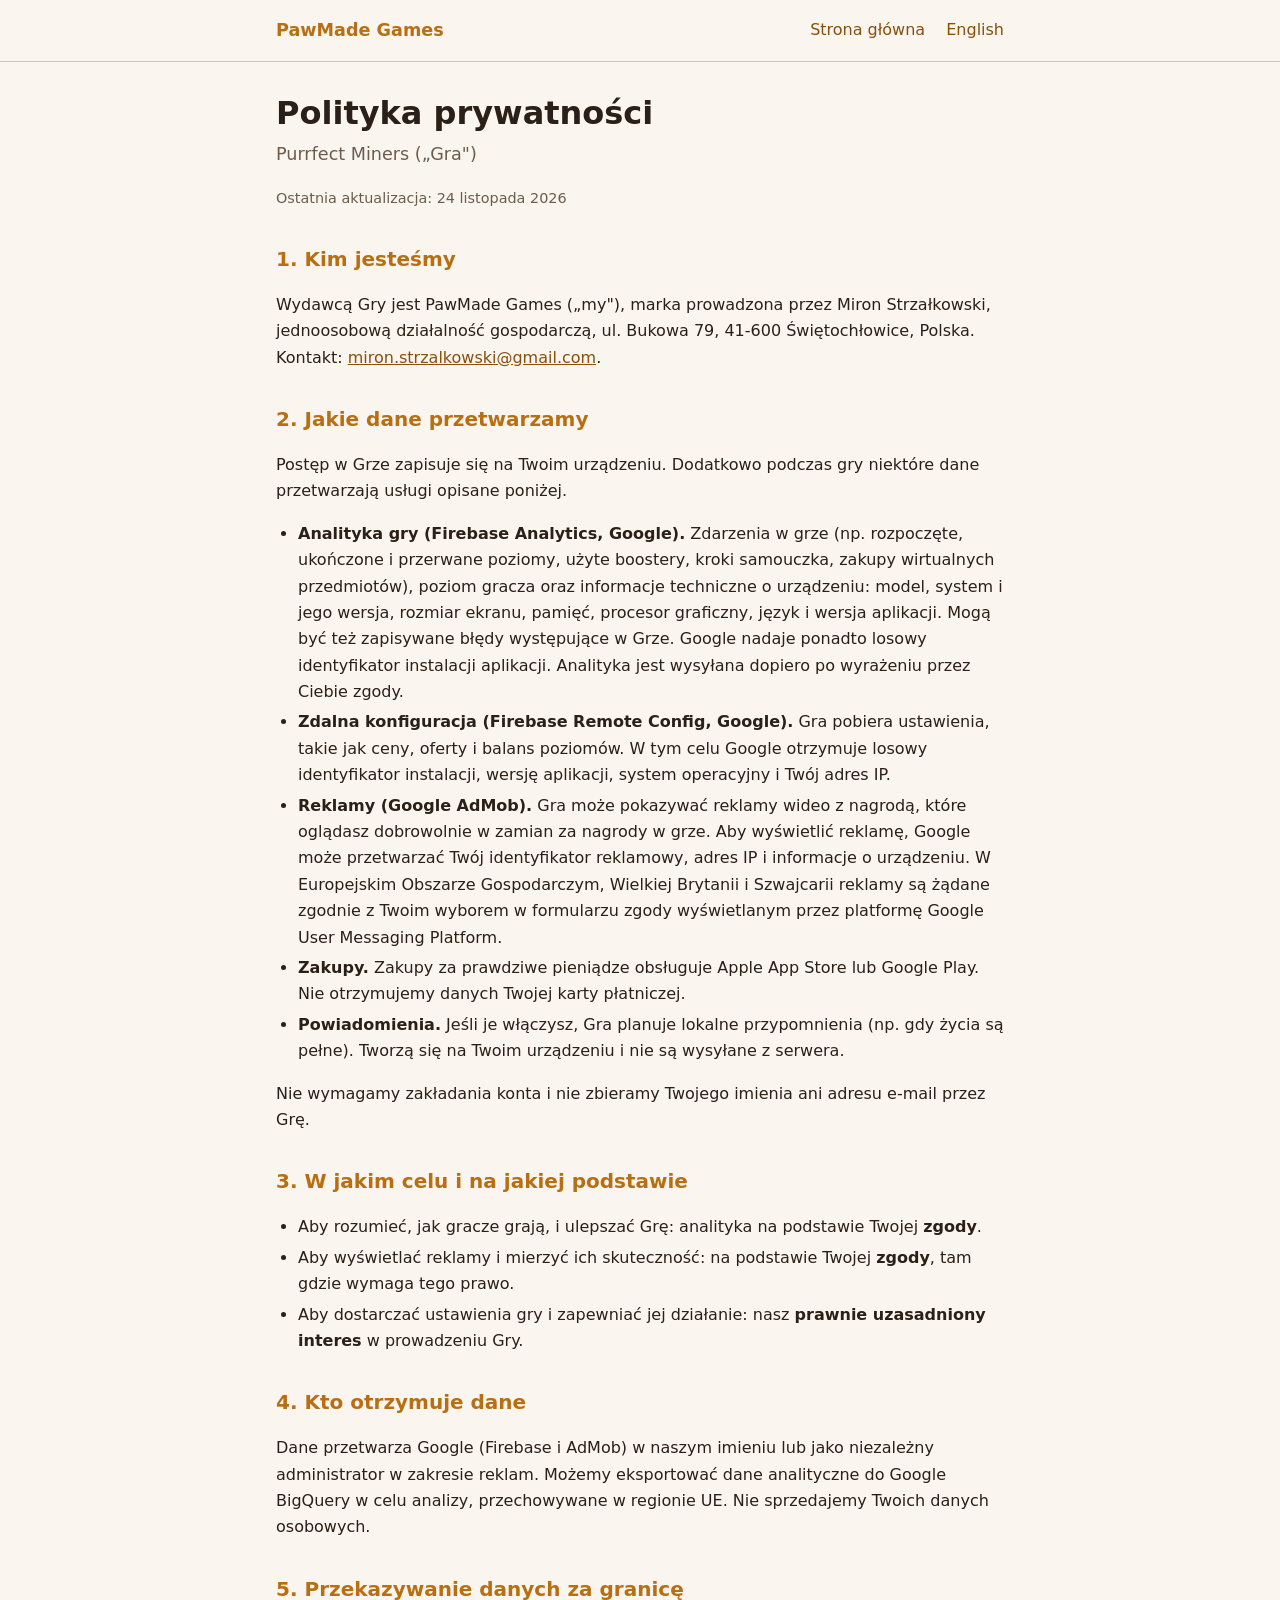
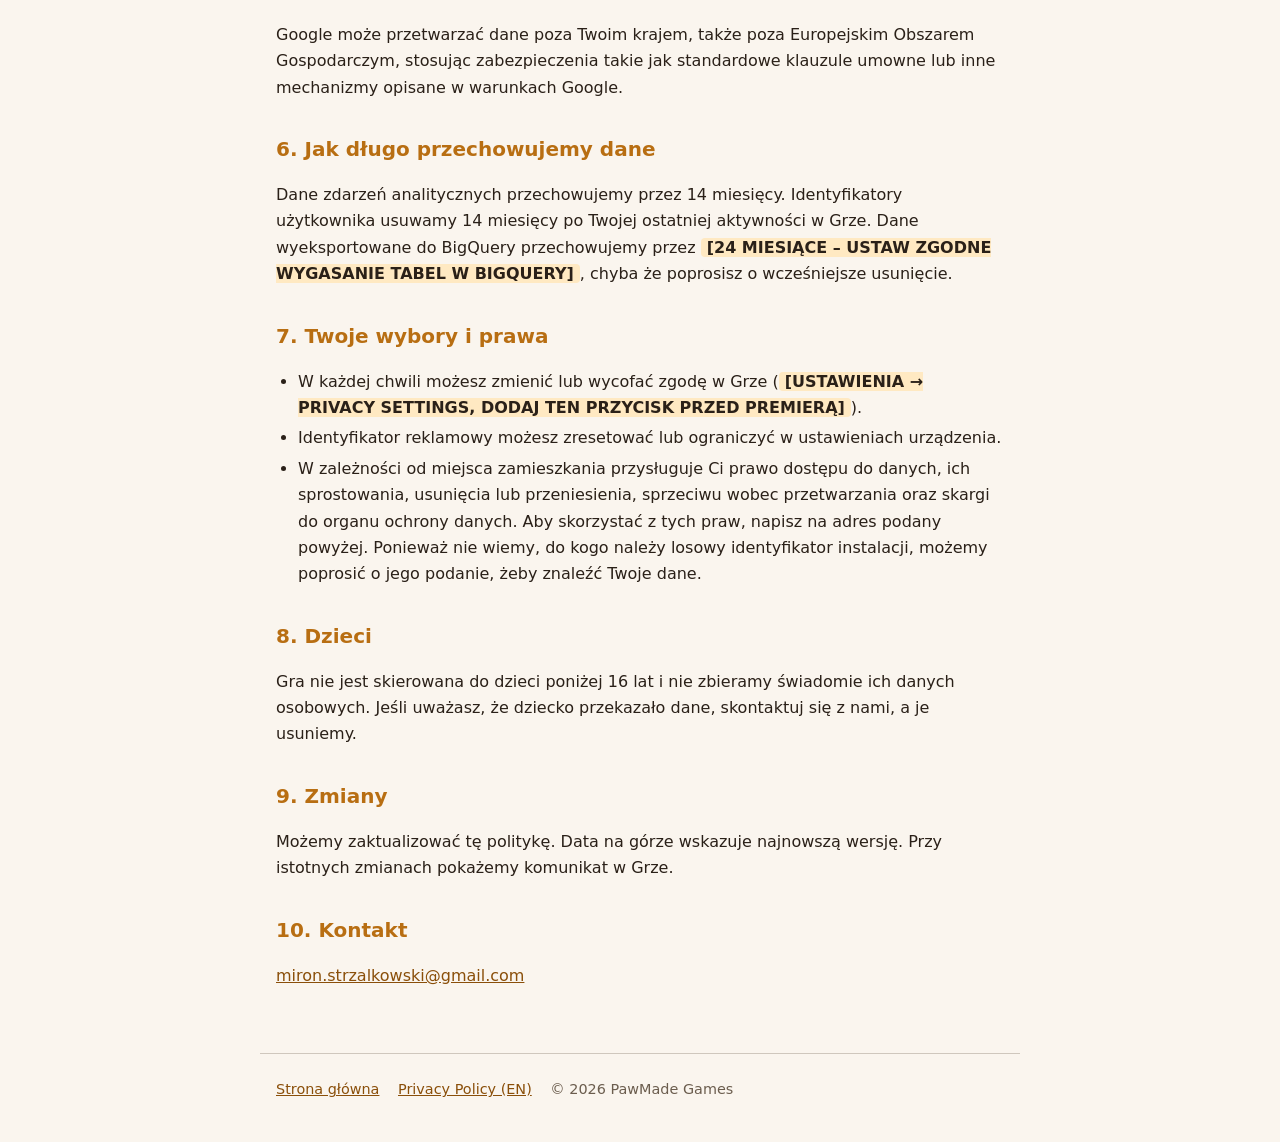
==== privacy-pl.html @ 1b97dac6 "Initial commit" ====
<!doctype html>
<html lang="pl">
<head>
  <meta charset="utf-8">
  <meta name="viewport" content="width=device-width, initial-scale=1">
  <title>Polityka prywatności – Purrfect Miners | PawMade Games</title>
  <meta name="description" content="Jak Purrfect Miners i PawMade Games przetwarzają Twoje dane.">
  <link rel="stylesheet" href="assets/style.css">
</head>
<body>
  <header>
    <div class="bar">
      <a class="brand" href="index.html">PawMade Games</a>
      <nav>
        <a href="index.html">Strona główna</a>
        <a href="privacy.html">English</a>
      </nav>
    </div>
  </header>

  <main>
    <h1>Polityka prywatności</h1>
    <p class="lead">Purrfect Miners („Gra")</p>
    <p class="meta">Ostatnia aktualizacja: 24 listopada 2026</p>

    <h2>1. Kim jesteśmy</h2>
    <p>Wydawcą Gry jest PawMade Games („my"), marka prowadzona przez Miron Strzałkowski, jednoosobową działalność gospodarczą, ul. Bukowa 79, 41-600 Świętochłowice, Polska. Kontakt: <a href="mailto:miron.strzalkowski@gmail.com">miron.strzalkowski@gmail.com</a>.</p>

    <h2>2. Jakie dane przetwarzamy</h2>
    <p>Postęp w Grze zapisuje się na Twoim urządzeniu. Dodatkowo podczas gry niektóre dane przetwarzają usługi opisane poniżej.</p>
    <ul>
      <li><strong>Analityka gry (Firebase Analytics, Google).</strong> Zdarzenia w grze (np. rozpoczęte, ukończone i przerwane poziomy, użyte boostery, kroki samouczka, zakupy wirtualnych przedmiotów), poziom gracza oraz informacje techniczne o urządzeniu: model, system i jego wersja, rozmiar ekranu, pamięć, procesor graficzny, język i wersja aplikacji. Mogą być też zapisywane błędy występujące w Grze. Google nadaje ponadto losowy identyfikator instalacji aplikacji. Analityka jest wysyłana dopiero po wyrażeniu przez Ciebie zgody.</li>
      <li><strong>Zdalna konfiguracja (Firebase Remote Config, Google).</strong> Gra pobiera ustawienia, takie jak ceny, oferty i balans poziomów. W tym celu Google otrzymuje losowy identyfikator instalacji, wersję aplikacji, system operacyjny i Twój adres IP.</li>
      <li><strong>Reklamy (Google AdMob).</strong> Gra może pokazywać reklamy wideo z nagrodą, które oglądasz dobrowolnie w zamian za nagrody w grze. Aby wyświetlić reklamę, Google może przetwarzać Twój identyfikator reklamowy, adres IP i informacje o urządzeniu. W Europejskim Obszarze Gospodarczym, Wielkiej Brytanii i Szwajcarii reklamy są żądane zgodnie z Twoim wyborem w formularzu zgody wyświetlanym przez platformę Google User Messaging Platform.</li>
      <li><strong>Zakupy.</strong> Zakupy za prawdziwe pieniądze obsługuje Apple App Store lub Google Play. Nie otrzymujemy danych Twojej karty płatniczej.</li>
      <li><strong>Powiadomienia.</strong> Jeśli je włączysz, Gra planuje lokalne przypomnienia (np. gdy życia są pełne). Tworzą się na Twoim urządzeniu i nie są wysyłane z serwera.</li>
    </ul>
    <p>Nie wymagamy zakładania konta i nie zbieramy Twojego imienia ani adresu e-mail przez Grę.</p>

    <h2>3. W jakim celu i na jakiej podstawie</h2>
    <ul>
      <li>Aby rozumieć, jak gracze grają, i ulepszać Grę: analityka na podstawie Twojej <strong>zgody</strong>.</li>
      <li>Aby wyświetlać reklamy i mierzyć ich skuteczność: na podstawie Twojej <strong>zgody</strong>, tam gdzie wymaga tego prawo.</li>
      <li>Aby dostarczać ustawienia gry i zapewniać jej działanie: nasz <strong>prawnie uzasadniony interes</strong> w prowadzeniu Gry.</li>
    </ul>

    <h2>4. Kto otrzymuje dane</h2>
    <p>Dane przetwarza Google (Firebase i AdMob) w naszym imieniu lub jako niezależny administrator w zakresie reklam. Możemy eksportować dane analityczne do Google BigQuery w celu analizy, przechowywane w regionie UE. Nie sprzedajemy Twoich danych osobowych.</p>

    <h2>5. Przekazywanie danych za granicę</h2>
    <p>Google może przetwarzać dane poza Twoim krajem, także poza Europejskim Obszarem Gospodarczym, stosując zabezpieczenia takie jak standardowe klauzule umowne lub inne mechanizmy opisane w warunkach Google.</p>

    <h2>6. Jak długo przechowujemy dane</h2>
    <p>Dane zdarzeń analitycznych przechowujemy przez 14 miesięcy. Identyfikatory użytkownika usuwamy 14 miesięcy po Twojej ostatniej aktywności w Grze. Dane wyeksportowane do BigQuery przechowujemy przez <span class="todo">[24 MIESIĄCE – USTAW ZGODNE WYGASANIE TABEL W BIGQUERY]</span>, chyba że poprosisz o wcześniejsze usunięcie.</p>

    <h2>7. Twoje wybory i prawa</h2>
    <ul>
      <li>W każdej chwili możesz zmienić lub wycofać zgodę w Grze (<span class="todo">[USTAWIENIA → PRIVACY SETTINGS, DODAJ TEN PRZYCISK PRZED PREMIERĄ]</span>).</li>
      <li>Identyfikator reklamowy możesz zresetować lub ograniczyć w ustawieniach urządzenia.</li>
      <li>W zależności od miejsca zamieszkania przysługuje Ci prawo dostępu do danych, ich sprostowania, usunięcia lub przeniesienia, sprzeciwu wobec przetwarzania oraz skargi do organu ochrony danych. Aby skorzystać z tych praw, napisz na adres podany powyżej. Ponieważ nie wiemy, do kogo należy losowy identyfikator instalacji, możemy poprosić o jego podanie, żeby znaleźć Twoje dane.</li>
    </ul>

    <h2>8. Dzieci</h2>
    <p>Gra nie jest skierowana do dzieci poniżej 16 lat i nie zbieramy świadomie ich danych osobowych. Jeśli uważasz, że dziecko przekazało dane, skontaktuj się z nami, a je usuniemy.</p>

    <h2>9. Zmiany</h2>
    <p>Możemy zaktualizować tę politykę. Data na górze wskazuje najnowszą wersję. Przy istotnych zmianach pokażemy komunikat w Grze.</p>

    <h2>10. Kontakt</h2>
    <p><a href="mailto:miron.strzalkowski@gmail.com">miron.strzalkowski@gmail.com</a></p>
  </main>

  <footer>
    <a href="index.html">Strona główna</a>
    <a href="privacy.html">Privacy Policy (EN)</a>
    <span>&copy; 2026 PawMade Games</span>
  </footer>
</body>
</html>
---- assets/style.css ----
:root {
  --bg: #1b1410;
  --panel: #271c15;
  --text: #f3e9dc;
  --muted: #b8a994;
  --accent: #e8a33d;
  --link: #f2c26b;
  --todo-bg: #5a3b12;
}

@media (prefers-color-scheme: light) {
  :root {
    --bg: #faf5ee;
    --panel: #ffffff;
    --text: #2a2018;
    --muted: #6b5d4e;
    --accent: #b86e12;
    --link: #8a4f0a;
    --todo-bg: #ffe9c2;
  }
}

* { box-sizing: border-box; }

body {
  margin: 0;
  background: var(--bg);
  color: var(--text);
  font: 16px/1.65 system-ui, -apple-system, "Segoe UI", Roboto, sans-serif;
}

main, header .bar, footer {
  max-width: 760px;
  margin: 0 auto;
  padding: 0 16px;
}

header { border-bottom: 1px solid color-mix(in srgb, var(--muted) 30%, transparent); }
header .bar { display: flex; align-items: center; justify-content: space-between; padding-top: 16px; padding-bottom: 16px; gap: 12px; flex-wrap: wrap; }
header .brand { font-weight: 700; font-size: 1.1rem; color: var(--accent); text-decoration: none; }
header nav a { margin-left: 16px; color: var(--link); text-decoration: none; }
header nav a:hover { text-decoration: underline; }

main { padding-top: 32px; padding-bottom: 48px; }

h1 { font-size: 2rem; line-height: 1.2; margin: 0 0 8px; }
h2 { font-size: 1.25rem; margin: 32px 0 8px; color: var(--accent); }
p, li { color: var(--text); }
.lead { color: var(--muted); font-size: 1.1rem; margin-top: 0; }
.meta { color: var(--muted); font-size: 0.9rem; }

a { color: var(--link); }

.card {
  background: var(--panel);
  border-radius: 12px;
  padding: 20px;
  margin: 24px 0;
}

ul { padding-left: 22px; }
li { margin: 4px 0; }

.todo {
  background: var(--todo-bg);
  border-radius: 4px;
  padding: 0 6px;
  font-weight: 600;
}

footer { padding-top: 24px; padding-bottom: 40px; color: var(--muted); font-size: 0.9rem; border-top: 1px solid color-mix(in srgb, var(--muted) 30%, transparent); }
footer a { margin-right: 14px; }
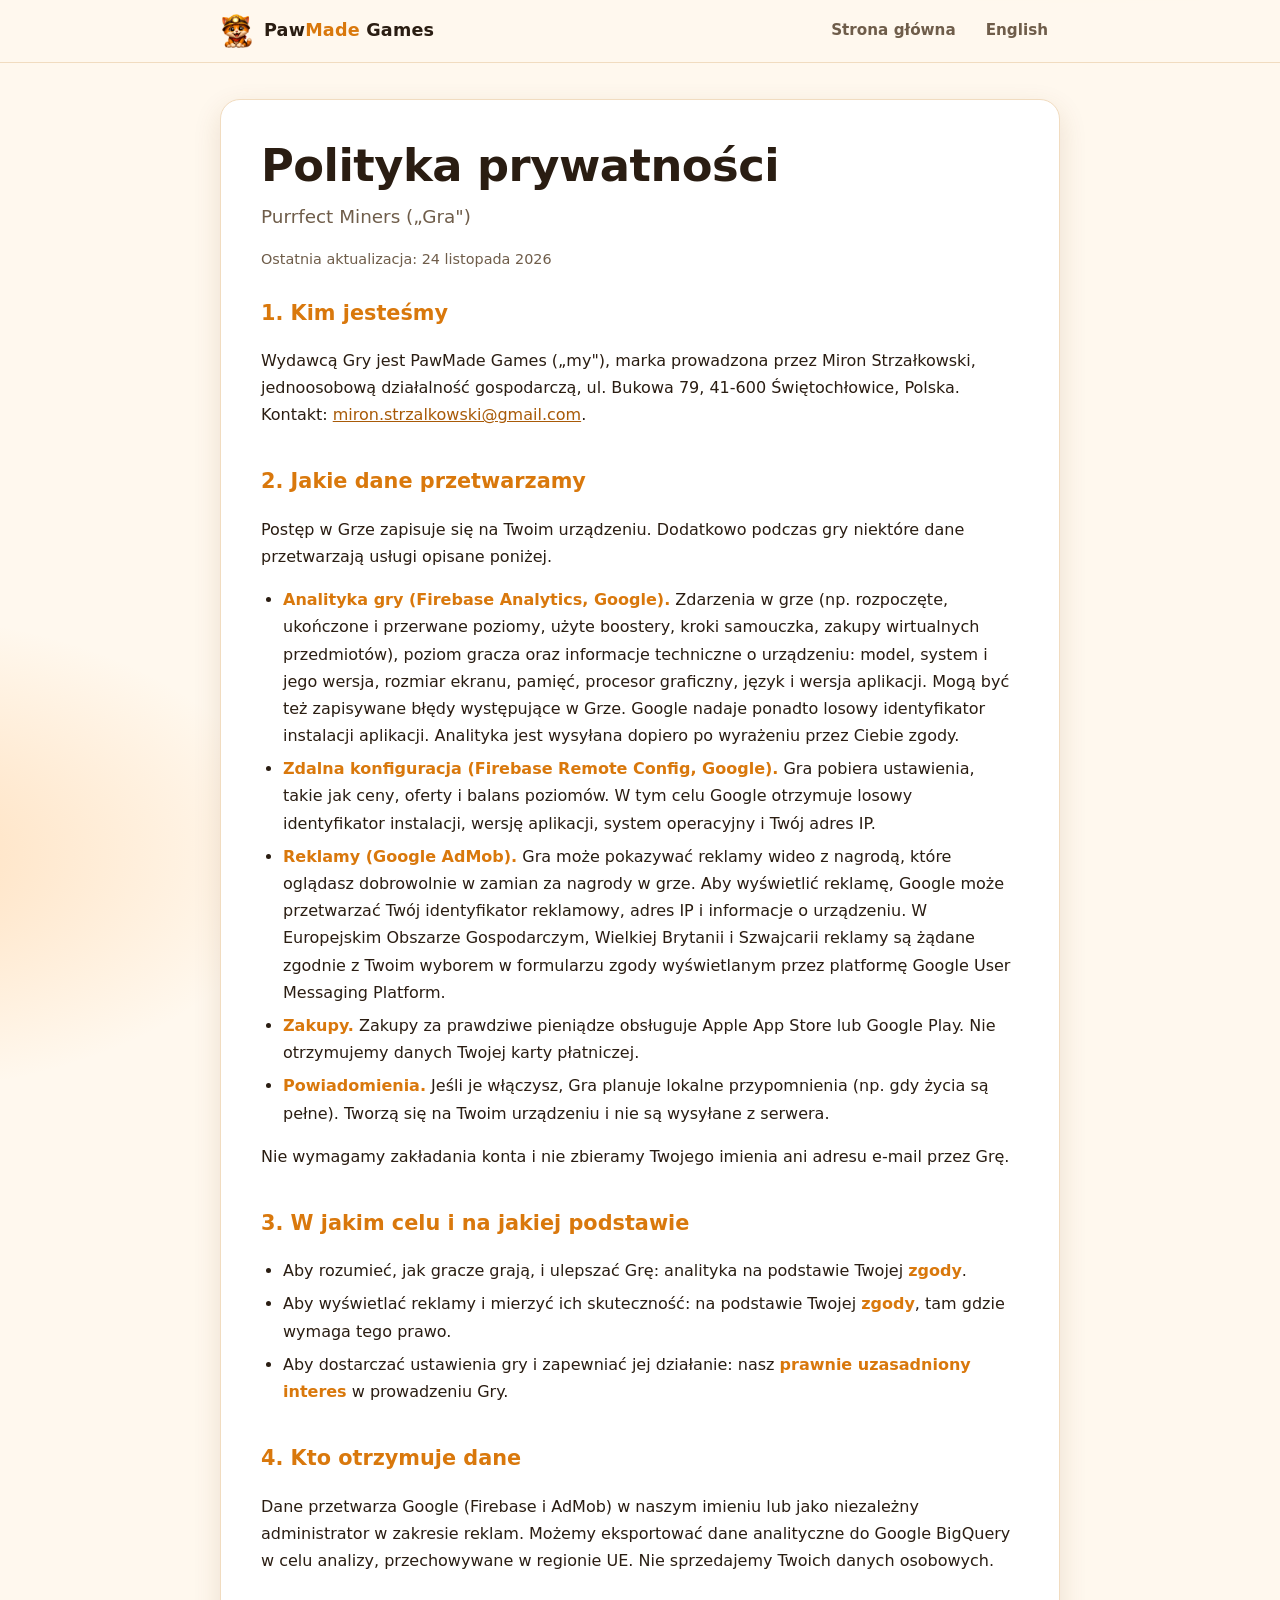
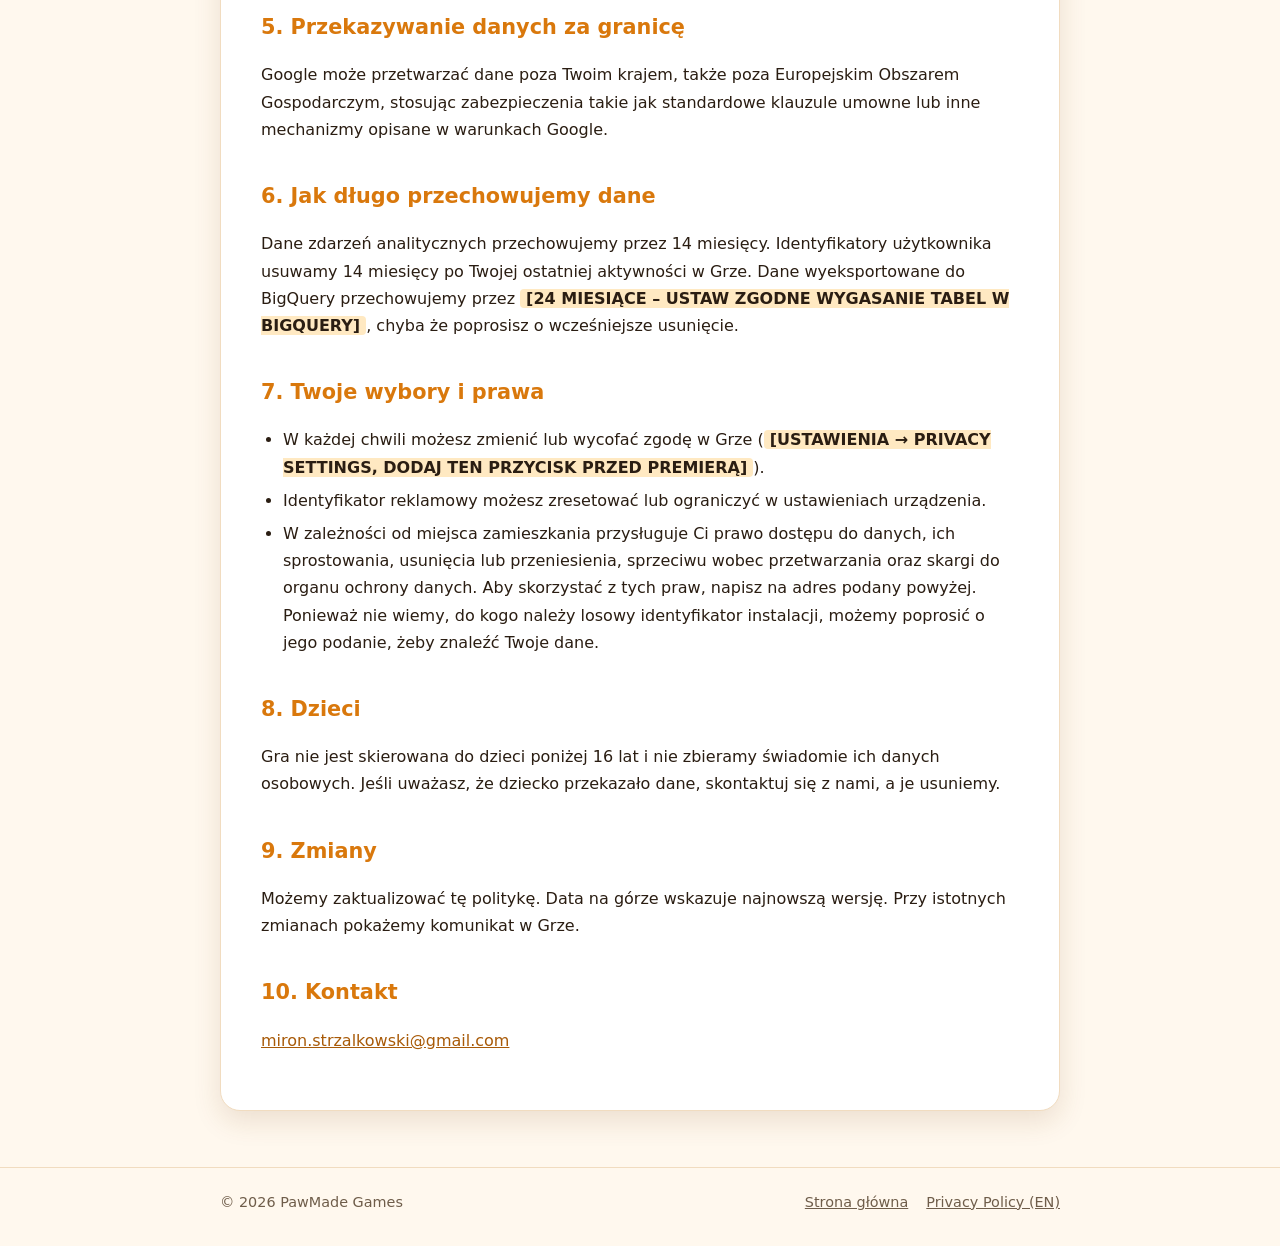
==== commit 9f594830: "WebsiteUpdate" ====
--- a/privacy-pl.html
+++ b/privacy-pl.html
@@ -5,12 +5,13 @@
   <meta name="viewport" content="width=device-width, initial-scale=1">
   <title>Polityka prywatności – Purrfect Miners | PawMade Games</title>
   <meta name="description" content="Jak Purrfect Miners i PawMade Games przetwarzają Twoje dane.">
+  <link rel="icon" type="image/png" href="assets/favicon.png">
   <link rel="stylesheet" href="assets/style.css">
 </head>
 <body>
   <header>
     <div class="bar">
-      <a class="brand" href="index.html">PawMade Games</a>
+      <a class="brand" href="index.html"><img src="assets/favicon.png" alt=""><b>Paw<span>Made</span> Games</b></a>
       <nav>
         <a href="index.html">Strona główna</a>
         <a href="privacy.html">English</a>
@@ -19,6 +20,7 @@
   </header>
 
   <main>
+    <div class="doc">
     <h1>Polityka prywatności</h1>
     <p class="lead">Purrfect Miners („Gra")</p>
     <p class="meta">Ostatnia aktualizacja: 24 listopada 2026</p>
@@ -68,12 +70,16 @@
 
     <h2>10. Kontakt</h2>
     <p><a href="mailto:miron.strzalkowski@gmail.com">miron.strzalkowski@gmail.com</a></p>
+    </div>
   </main>
 
   <footer>
-    <a href="index.html">Strona główna</a>
-    <a href="privacy.html">Privacy Policy (EN)</a>
-    <span>&copy; 2026 PawMade Games</span>
+    <div class="inner">
+      <span>&copy; 2026 PawMade Games</span>
+      <span class="spacer"></span>
+      <a href="index.html">Strona główna</a>
+      <a href="privacy.html">Privacy Policy (EN)</a>
+    </div>
   </footer>
 </body>
 </html>
--- a/assets/style.css
+++ b/assets/style.css
@@ -1,72 +1,160 @@
 :root {
-  --bg: #1b1410;
-  --panel: #271c15;
-  --text: #f3e9dc;
-  --muted: #b8a994;
-  --accent: #e8a33d;
-  --link: #f2c26b;
+  --bg: #1a120d;
+  --bg2: #241911;
+  --panel: #2b1e15;
+  --panel-edge: #3d2b1d;
+  --text: #f6ecdf;
+  --muted: #bba993;
+  --accent: #ffb23f;
+  --accent-2: #ff7a3d;
+  --link: #ffc978;
   --todo-bg: #5a3b12;
+  --glow: rgba(255, 170, 60, 0.28);
+  --shadow: 0 10px 30px rgba(0, 0, 0, 0.35);
 }
 
 @media (prefers-color-scheme: light) {
   :root {
-    --bg: #faf5ee;
+    --bg: #fff8ee;
+    --bg2: #ffeed6;
     --panel: #ffffff;
-    --text: #2a2018;
-    --muted: #6b5d4e;
-    --accent: #b86e12;
-    --link: #8a4f0a;
+    --panel-edge: #f1dcc0;
+    --text: #2a1d12;
+    --muted: #6f5d4a;
+    --accent: #d9780c;
+    --accent-2: #c2410c;
+    --link: #a85a08;
     --todo-bg: #ffe9c2;
+    --glow: rgba(255, 150, 40, 0.25);
+    --shadow: 0 10px 28px rgba(120, 70, 20, 0.14);
   }
 }
 
 * { box-sizing: border-box; }
+html { scroll-behavior: smooth; }
 
 body {
   margin: 0;
-  background: var(--bg);
+  min-height: 100vh;
+  display: flex;
+  flex-direction: column;
+  background:
+    radial-gradient(900px 500px at 85% -10%, var(--glow), transparent 60%),
+    radial-gradient(700px 400px at -10% 30%, var(--glow), transparent 60%),
+    var(--bg);
   color: var(--text);
-  font: 16px/1.65 system-ui, -apple-system, "Segoe UI", Roboto, sans-serif;
+  font: 16px/1.7 system-ui, -apple-system, "Segoe UI", Roboto, sans-serif;
 }
 
-main, header .bar, footer {
-  max-width: 760px;
+main, header .bar, footer .inner {
+  width: 100%;
+  max-width: 880px;
   margin: 0 auto;
-  padding: 0 16px;
+  padding-left: 20px;
+  padding-right: 20px;
 }
 
-header { border-bottom: 1px solid color-mix(in srgb, var(--muted) 30%, transparent); }
-header .bar { display: flex; align-items: center; justify-content: space-between; padding-top: 16px; padding-bottom: 16px; gap: 12px; flex-wrap: wrap; }
-header .brand { font-weight: 700; font-size: 1.1rem; color: var(--accent); text-decoration: none; }
-header nav a { margin-left: 16px; color: var(--link); text-decoration: none; }
-header nav a:hover { text-decoration: underline; }
+/* ---------- nagłówek ---------- */
+header {
+  position: sticky;
+  top: 0;
+  z-index: 10;
+  backdrop-filter: blur(10px);
+  background: color-mix(in srgb, var(--bg) 80%, transparent);
+  border-bottom: 1px solid var(--panel-edge);
+}
+header .bar { display: flex; align-items: center; justify-content: space-between; padding-top: 12px; padding-bottom: 12px; gap: 12px; flex-wrap: wrap; }
+header .brand { display: inline-flex; align-items: center; gap: 10px; font-weight: 800; font-size: 1.1rem; letter-spacing: 0.2px; color: var(--text); text-decoration: none; }
+header .brand img { width: 34px; height: 34px; object-fit: contain; }
+header .brand span { color: var(--accent); }
+header nav { display: flex; gap: 6px; flex-wrap: wrap; }
+header nav a { padding: 6px 12px; border-radius: 999px; color: var(--muted); text-decoration: none; font-size: 0.95rem; font-weight: 600; }
+header nav a:hover { color: var(--text); background: var(--panel); }
+header nav a.active { color: var(--bg); background: var(--accent); }
 
-main { padding-top: 32px; padding-bottom: 48px; }
+main { flex: 1; padding-top: 36px; padding-bottom: 56px; }
 
-h1 { font-size: 2rem; line-height: 1.2; margin: 0 0 8px; }
-h2 { font-size: 1.25rem; margin: 32px 0 8px; color: var(--accent); }
+/* ---------- tekst ---------- */
+h1 { font-size: clamp(2rem, 5vw, 2.8rem); line-height: 1.15; margin: 0 0 10px; letter-spacing: -0.5px; }
+h2 { font-size: 1.3rem; margin: 38px 0 10px; color: var(--accent); }
 p, li { color: var(--text); }
-.lead { color: var(--muted); font-size: 1.1rem; margin-top: 0; }
+.lead { color: var(--muted); font-size: 1.15rem; margin-top: 0; }
 .meta { color: var(--muted); font-size: 0.9rem; }
-
 a { color: var(--link); }
 
-.card {
-  background: var(--panel);
-  border-radius: 12px;
-  padding: 20px;
-  margin: 24px 0;
+ul { padding-left: 22px; }
+li { margin: 6px 0; }
+
+/* ---------- strona główna ---------- */
+.hero {
+  display: grid;
+  grid-template-columns: 1.2fr 0.8fr;
+  align-items: center;
+  gap: 24px;
+  padding: 24px 0 8px;
+}
+.hero > div { min-width: 0; }
+.hero h1 span { background: linear-gradient(90deg, var(--accent), var(--accent-2)); -webkit-background-clip: text; background-clip: text; color: transparent; }
+.hero .art { position: relative; text-align: center; }
+.hero .art::before {
+  content: ""; position: absolute; inset: 8% 6%; border-radius: 50%;
+  background: radial-gradient(circle, var(--glow), transparent 70%);
+  filter: blur(8px);
+}
+.hero .art img { position: relative; width: min(320px, 80%); height: auto; filter: drop-shadow(0 14px 22px rgba(0, 0, 0, 0.4)); animation: bob 4s ease-in-out infinite; }
+@keyframes bob { 0%, 100% { transform: translateY(0); } 50% { transform: translateY(-8px); } }
+@media (prefers-reduced-motion: reduce) { .hero .art img { animation: none; } }
+
+.badges { display: flex; gap: 10px; flex-wrap: wrap; margin-top: 18px; }
+.badge {
+  display: inline-flex; align-items: center; gap: 8px;
+  padding: 10px 16px; border-radius: 12px;
+  background: var(--panel); border: 1px dashed var(--panel-edge);
+  color: var(--muted); font-weight: 600; font-size: 0.95rem;
 }
 
-ul { padding-left: 22px; }
-li { margin: 4px 0; }
+.grid { display: grid; grid-template-columns: repeat(3, 1fr); gap: 14px; margin-top: 18px; }
+.feature {
+  background: var(--panel); border: 1px solid var(--panel-edge);
+  border-radius: 16px; padding: 18px; box-shadow: var(--shadow);
+}
+.feature .ico { font-size: 1.7rem; line-height: 1; }
+.feature h3 { margin: 10px 0 4px; font-size: 1.05rem; }
+.feature p { margin: 0; color: var(--muted); font-size: 0.95rem; line-height: 1.5; }
+
+.card {
+  background: var(--panel); border: 1px solid var(--panel-edge);
+  border-radius: 18px; padding: 22px; margin: 24px 0; box-shadow: var(--shadow);
+}
+
+/* ---------- polityka prywatności ---------- */
+.doc {
+  background: var(--panel); border: 1px solid var(--panel-edge);
+  border-radius: 20px; padding: clamp(20px, 4vw, 40px); box-shadow: var(--shadow);
+}
+.doc h2 { margin-top: 32px; padding-top: 4px; }
+.doc h2:first-of-type { margin-top: 20px; }
+.doc li strong { color: var(--accent); }
+.doc .lead { margin-bottom: 4px; }
 
 .todo {
-  background: var(--todo-bg);
-  border-radius: 4px;
-  padding: 0 6px;
-  font-weight: 600;
+  background: var(--todo-bg); border-radius: 4px; padding: 0 6px; font-weight: 600;
 }
 
-footer { padding-top: 24px; padding-bottom: 40px; color: var(--muted); font-size: 0.9rem; border-top: 1px solid color-mix(in srgb, var(--muted) 30%, transparent); }
-footer a { margin-right: 14px; }
+/* ---------- stopka ---------- */
+footer { border-top: 1px solid var(--panel-edge); color: var(--muted); font-size: 0.9rem; }
+footer .inner { display: flex; flex-wrap: wrap; gap: 8px 18px; align-items: center; padding-top: 22px; padding-bottom: 32px; }
+footer a { color: var(--muted); }
+footer a:hover { color: var(--link); }
+footer .spacer { flex: 1; }
+
+/* ---------- telefon ---------- */
+@media (max-width: 720px) {
+  .hero { grid-template-columns: minmax(0, 1fr); text-align: center; }
+  .hero .art { order: -1; }
+  .hero .art img { width: min(220px, 60%); }
+  .grid { grid-template-columns: minmax(0, 1fr); }
+  .badges { justify-content: center; }
+  .grid { grid-template-columns: 1fr; }
+  header nav a { padding: 6px 10px; }
+}
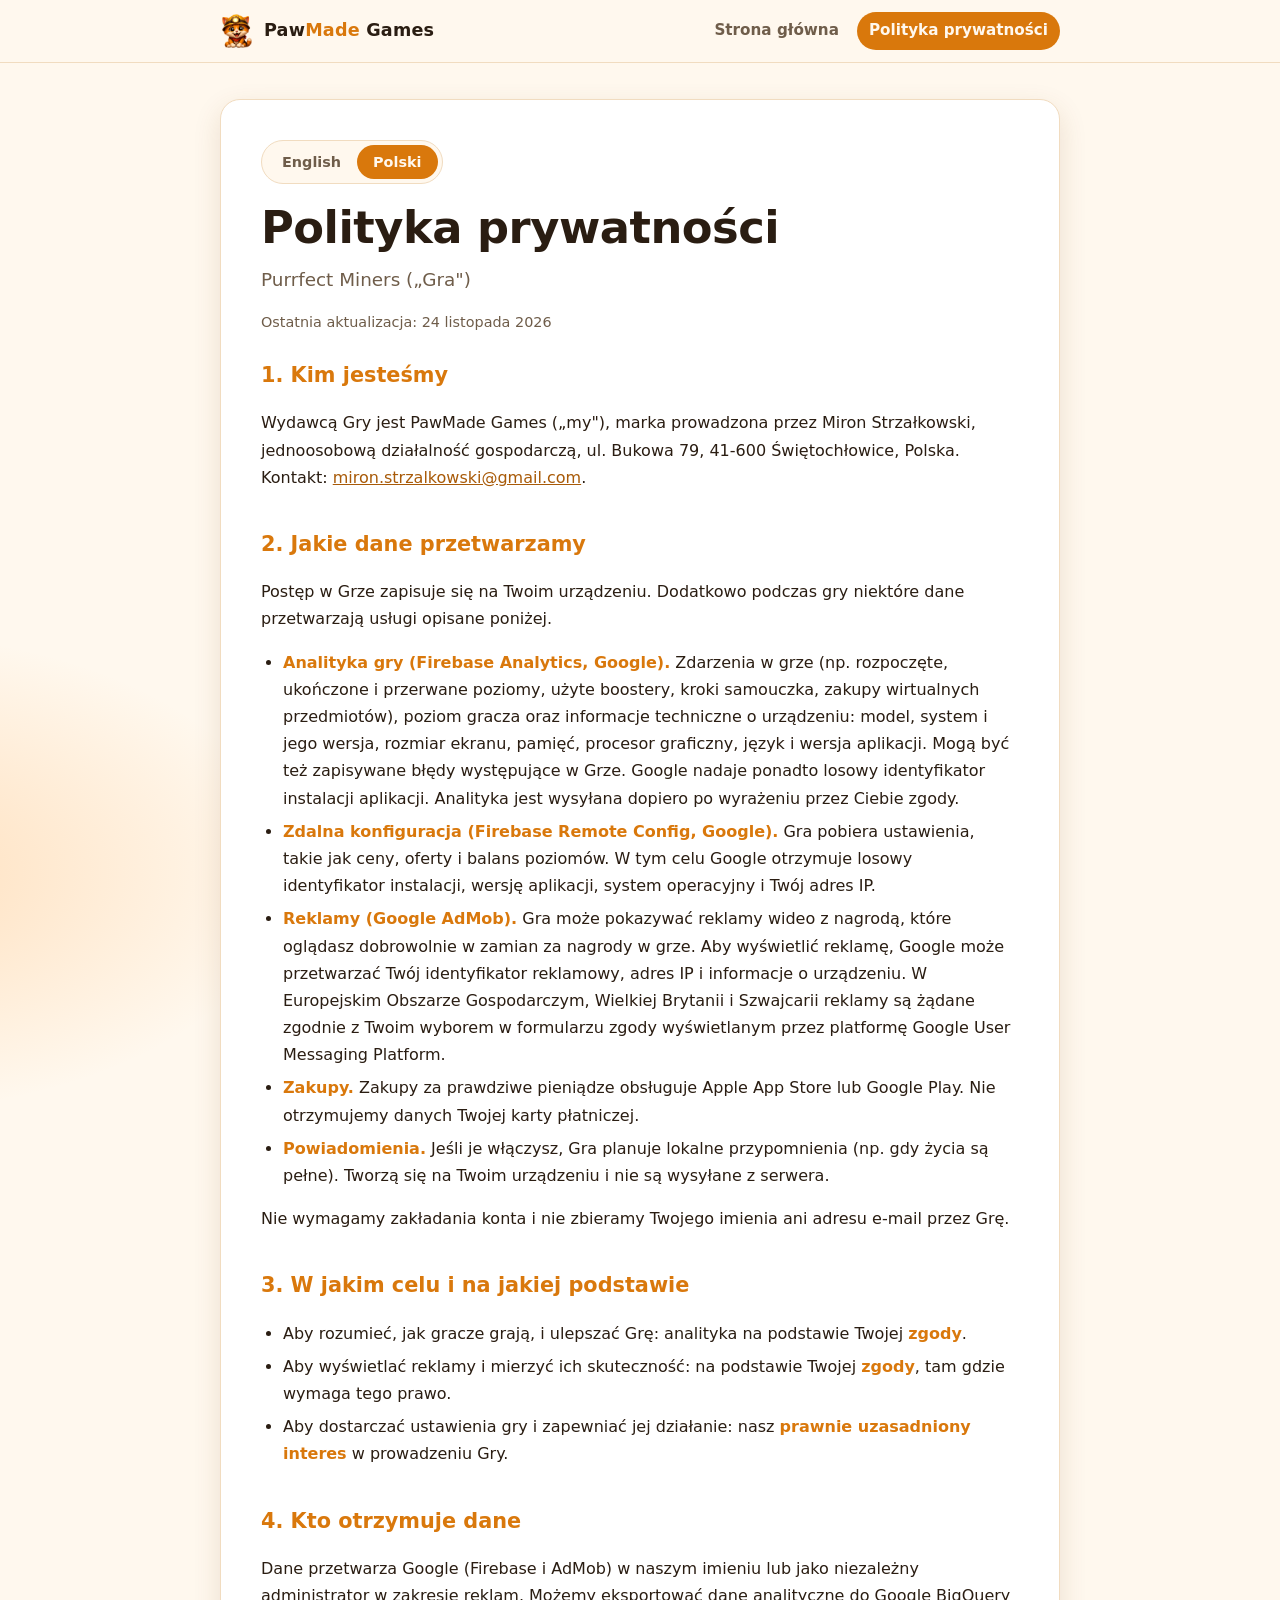
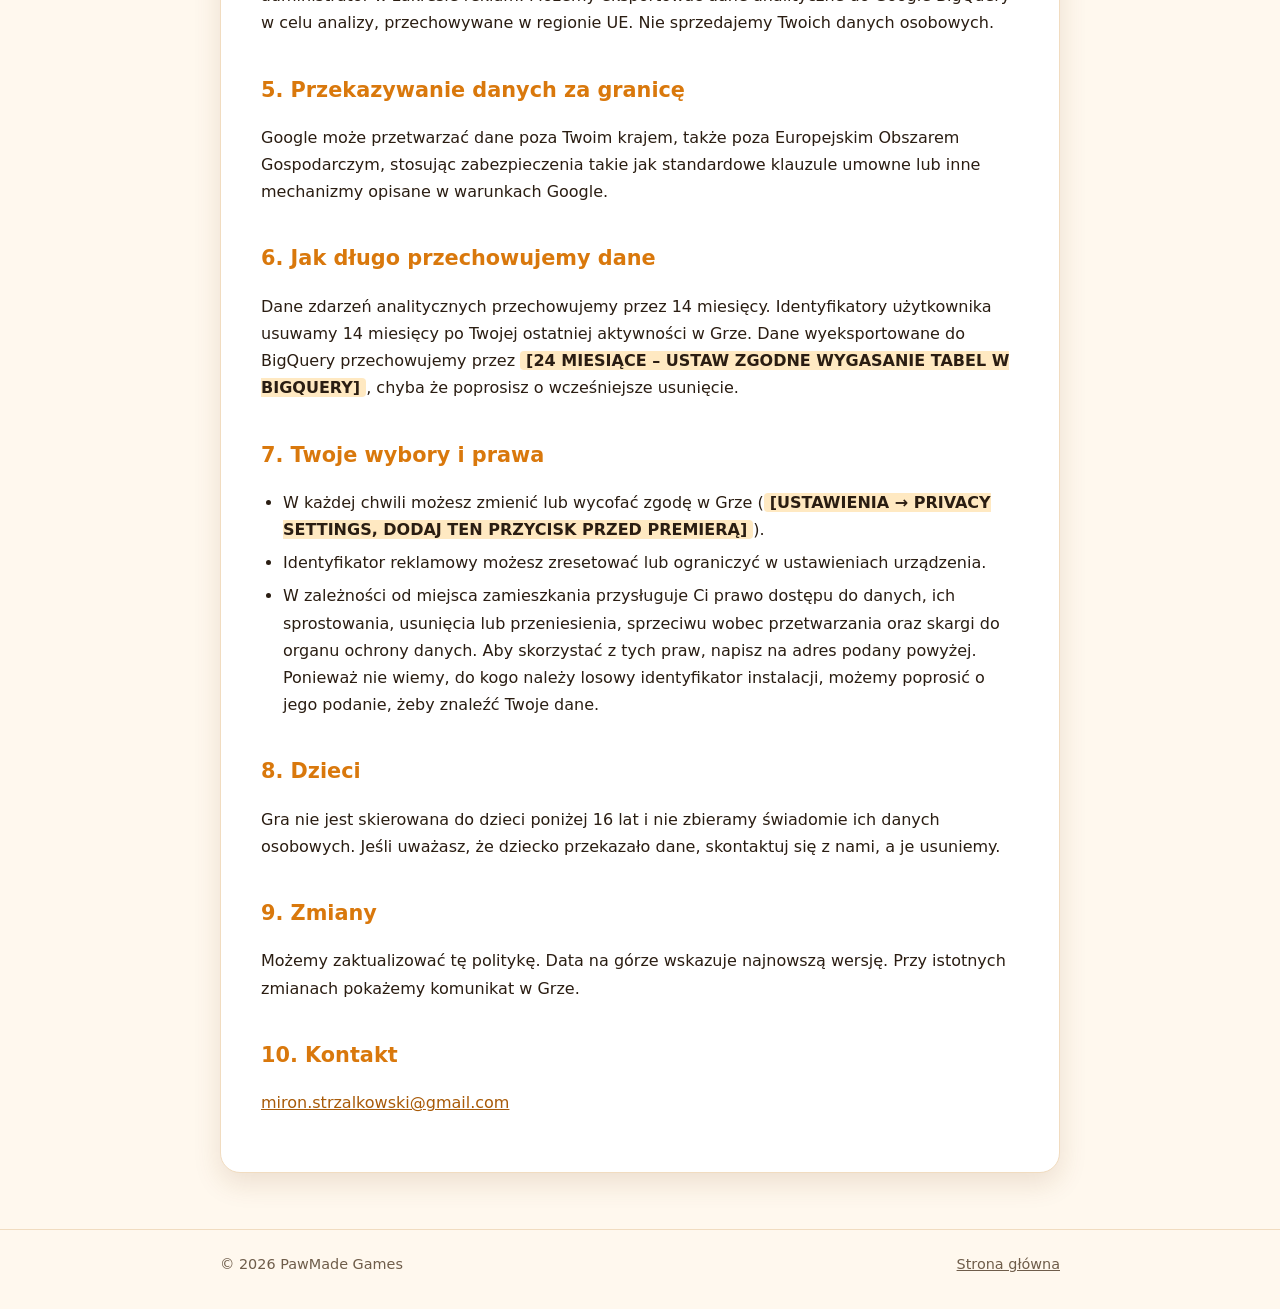
==== commit dc7e47d0: "WebstieStylefix" ====
--- a/privacy-pl.html
+++ b/privacy-pl.html
@@ -14,19 +14,20 @@
       <a class="brand" href="index.html"><img src="assets/favicon.png" alt=""><b>Paw<span>Made</span> Games</b></a>
       <nav>
         <a href="index.html">Strona główna</a>
-        <a href="privacy.html">English</a>
+        <a class="active" href="privacy-pl.html">Polityka prywatności</a>
       </nav>
     </div>
   </header>
 
   <main>
     <div class="doc">
+    <div class="langswitch" role="group" aria-label="Język"><a href="privacy.html" hreflang="en" lang="en">English</a><span class="on">Polski</span></div>
     <h1>Polityka prywatności</h1>
     <p class="lead">Purrfect Miners („Gra")</p>
     <p class="meta">Ostatnia aktualizacja: 24 listopada 2026</p>
 
     <h2>1. Kim jesteśmy</h2>
-    <p>Wydawcą Gry jest PawMade Games („my"), marka prowadzona przez Miron Strzałkowski, jednoosobową działalność gospodarczą, ul. Bukowa 79, 41-600 Świętochłowice, Polska. Kontakt: <a href="mailto:miron.strzalkowski@gmail.com">miron.strzalkowski@gmail.com</a>.</p>
+    <p>Wydawcą Gry jest PawMade Games („my"), marka prowadzona przez Miron Strzałkowski, jednoosobową działalność gospodarczą, ul. Bukowa 79, 41-600 Świętochłowice, Polska. Kontakt: <a class="mail" data-u="miron.strzalkowski" data-d="gmail.com" href="#">miron.strzalkowski [at] gmail.com</a>.</p>
 
     <h2>2. Jakie dane przetwarzamy</h2>
     <p>Postęp w Grze zapisuje się na Twoim urządzeniu. Dodatkowo podczas gry niektóre dane przetwarzają usługi opisane poniżej.</p>
@@ -69,7 +70,7 @@
     <p>Możemy zaktualizować tę politykę. Data na górze wskazuje najnowszą wersję. Przy istotnych zmianach pokażemy komunikat w Grze.</p>
 
     <h2>10. Kontakt</h2>
-    <p><a href="mailto:miron.strzalkowski@gmail.com">miron.strzalkowski@gmail.com</a></p>
+    <p><a class="mail" data-u="miron.strzalkowski" data-d="gmail.com" href="#">miron.strzalkowski [at] gmail.com</a></p>
     </div>
   </main>
 
@@ -78,8 +79,14 @@
       <span>&copy; 2026 PawMade Games</span>
       <span class="spacer"></span>
       <a href="index.html">Strona główna</a>
-      <a href="privacy.html">Privacy Policy (EN)</a>
     </div>
   </footer>
+  <script>
+    document.querySelectorAll('a.mail').forEach(function (a) {
+      var addr = a.dataset.u + '@' + a.dataset.d;
+      a.href = 'mailto:' + addr;
+      a.textContent = addr;
+    });
+  </script>
 </body>
 </html>
--- a/assets/style.css
+++ b/assets/style.css
@@ -158,3 +158,10 @@
   .grid { grid-template-columns: 1fr; }
   header nav a { padding: 6px 10px; }
 }
+
+/* ---------- przełącznik języka w polityce ---------- */
+.langswitch { display: inline-flex; padding: 4px; border-radius: 999px; background: var(--bg); border: 1px solid var(--panel-edge); margin-bottom: 18px; }
+.langswitch a, .langswitch .on { padding: 5px 16px; border-radius: 999px; font-size: 0.9rem; font-weight: 700; text-decoration: none; }
+.langswitch a { color: var(--muted); }
+.langswitch a:hover { color: var(--text); }
+.langswitch .on { background: var(--accent); color: var(--bg); }
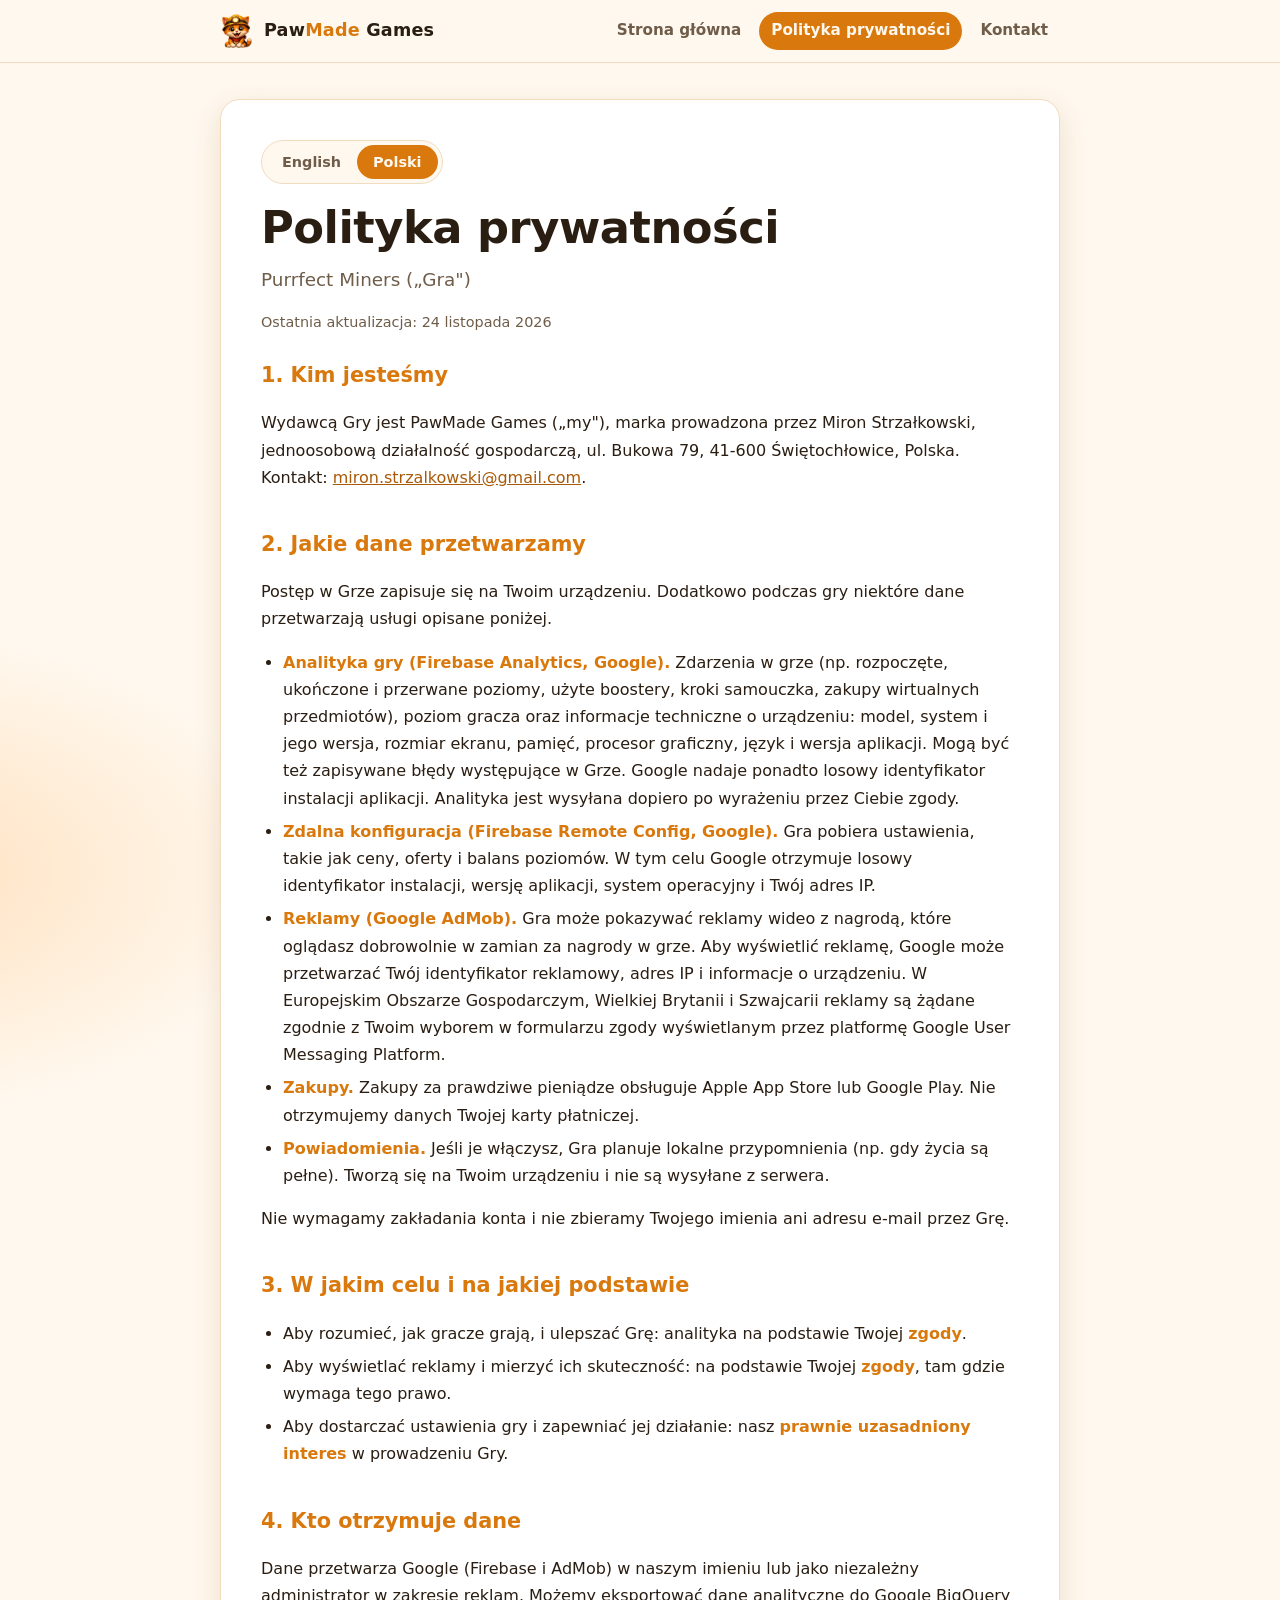
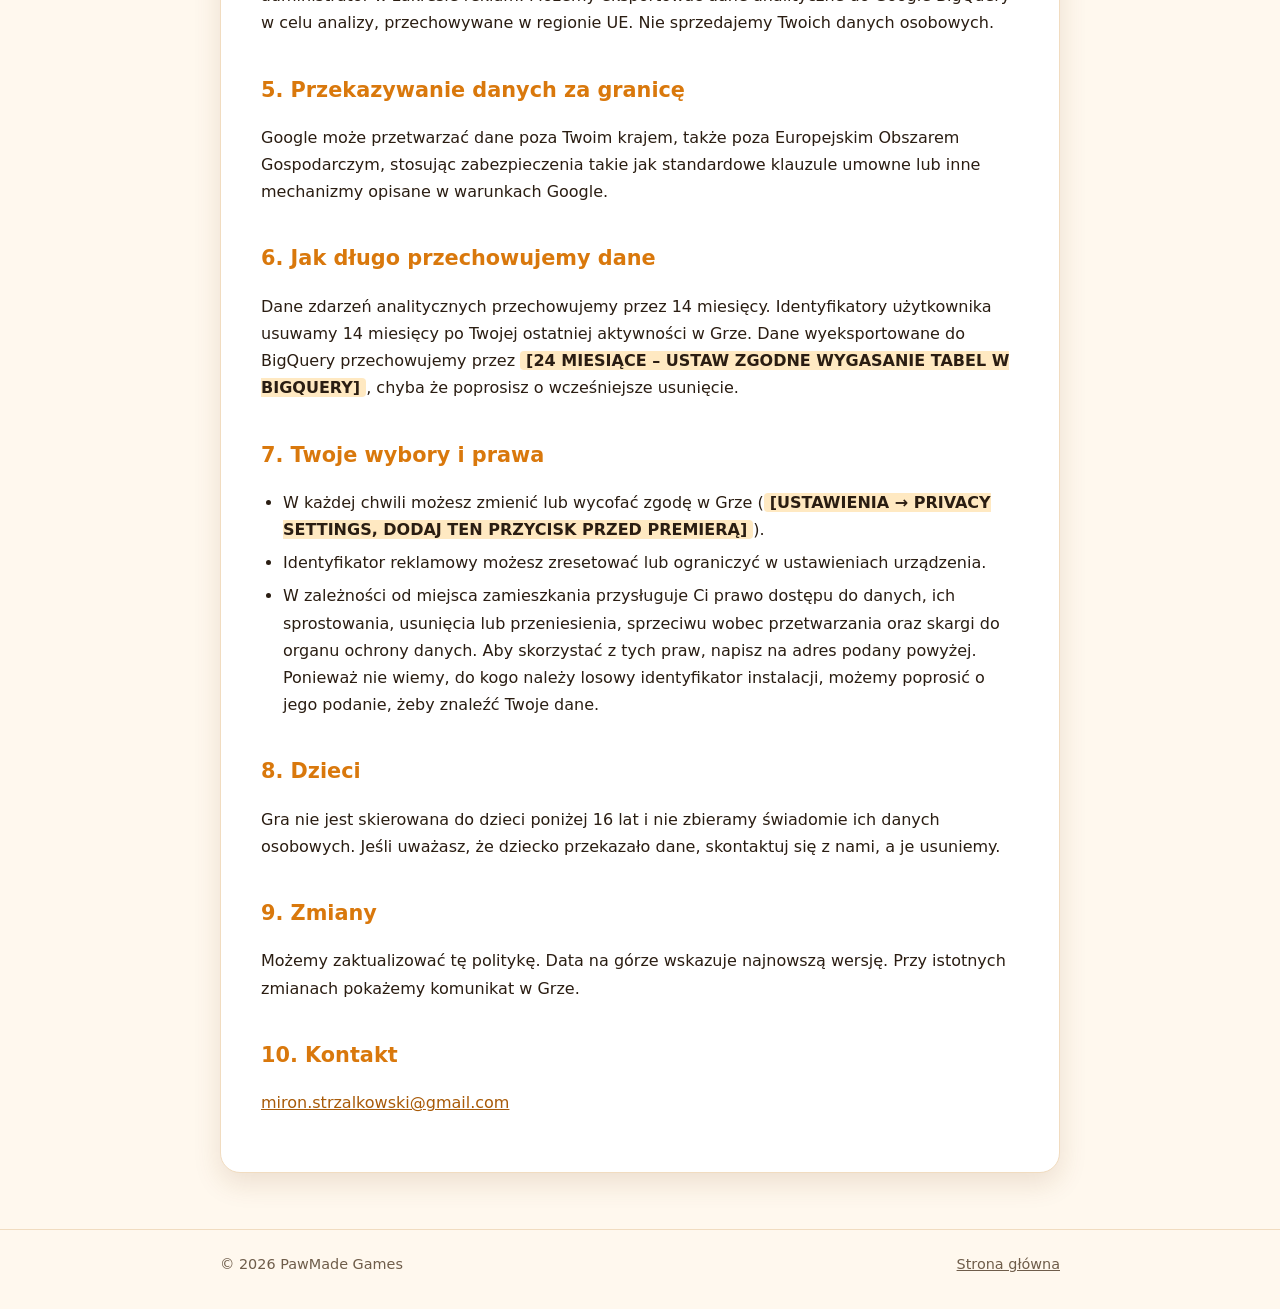
==== commit 6e92da6b: "HiddenConcant" ====
--- a/privacy-pl.html
+++ b/privacy-pl.html
@@ -15,6 +15,7 @@
       <nav>
         <a href="index.html">Strona główna</a>
         <a class="active" href="privacy-pl.html">Polityka prywatności</a>
+        <a href="contact.html">Kontakt</a>
       </nav>
     </div>
   </header>
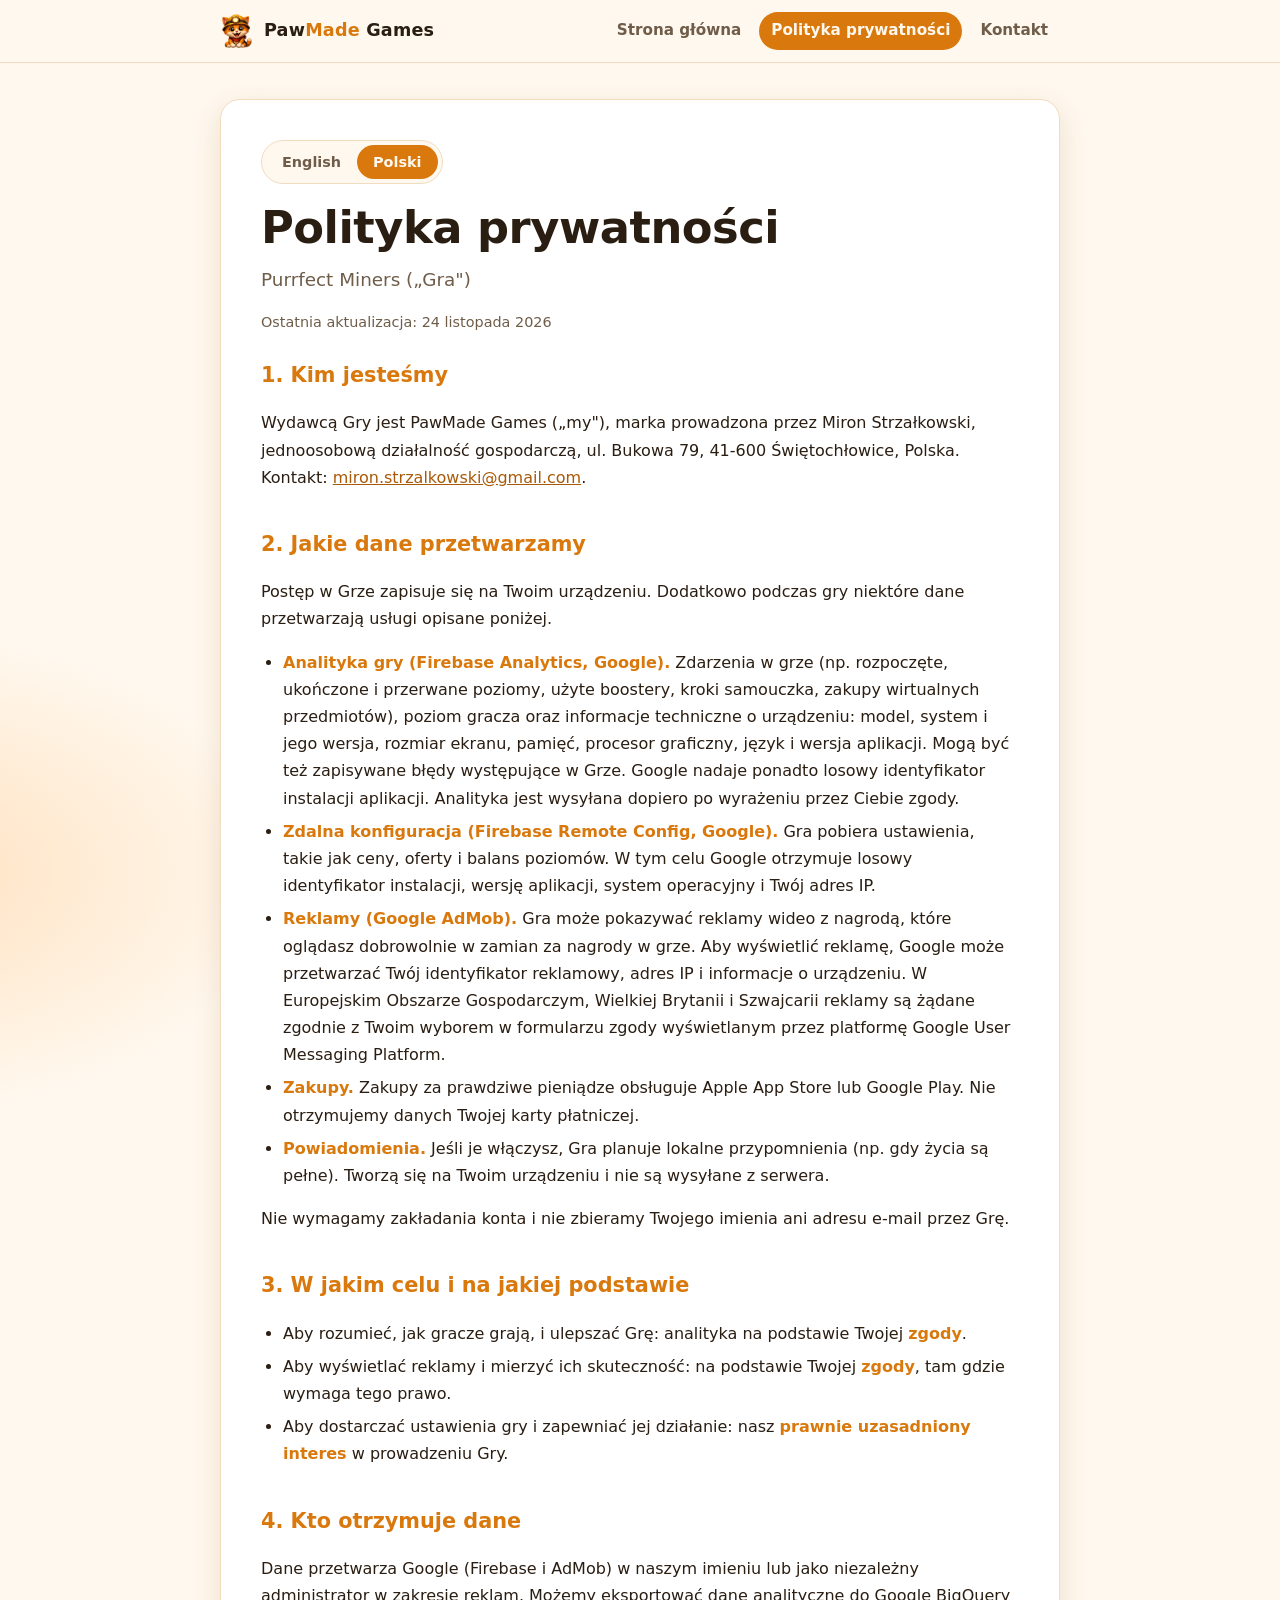
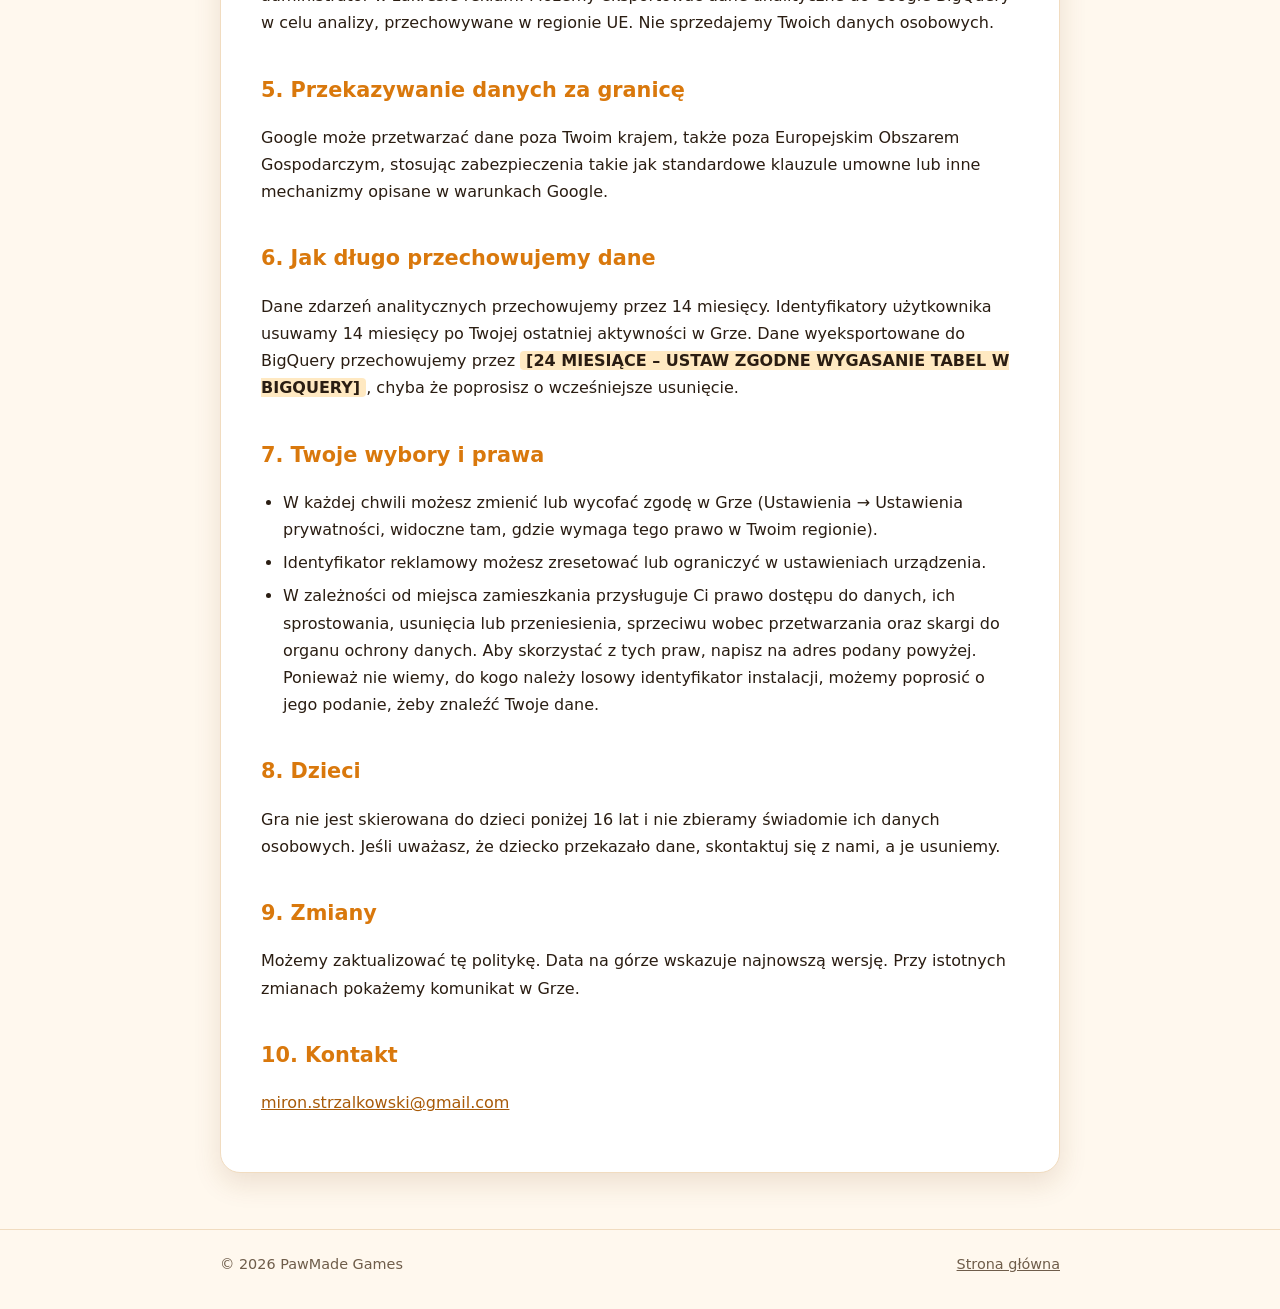
==== commit ecaa7774: "PrivacyPolicy" ====
--- a/privacy-pl.html
+++ b/privacy-pl.html
@@ -59,7 +59,7 @@
 
     <h2>7. Twoje wybory i prawa</h2>
     <ul>
-      <li>W każdej chwili możesz zmienić lub wycofać zgodę w Grze (<span class="todo">[USTAWIENIA → PRIVACY SETTINGS, DODAJ TEN PRZYCISK PRZED PREMIERĄ]</span>).</li>
+      <li>W każdej chwili możesz zmienić lub wycofać zgodę w Grze (Ustawienia → Ustawienia prywatności, widoczne tam, gdzie wymaga tego prawo w Twoim regionie).</li>
       <li>Identyfikator reklamowy możesz zresetować lub ograniczyć w ustawieniach urządzenia.</li>
       <li>W zależności od miejsca zamieszkania przysługuje Ci prawo dostępu do danych, ich sprostowania, usunięcia lub przeniesienia, sprzeciwu wobec przetwarzania oraz skargi do organu ochrony danych. Aby skorzystać z tych praw, napisz na adres podany powyżej. Ponieważ nie wiemy, do kogo należy losowy identyfikator instalacji, możemy poprosić o jego podanie, żeby znaleźć Twoje dane.</li>
     </ul>
